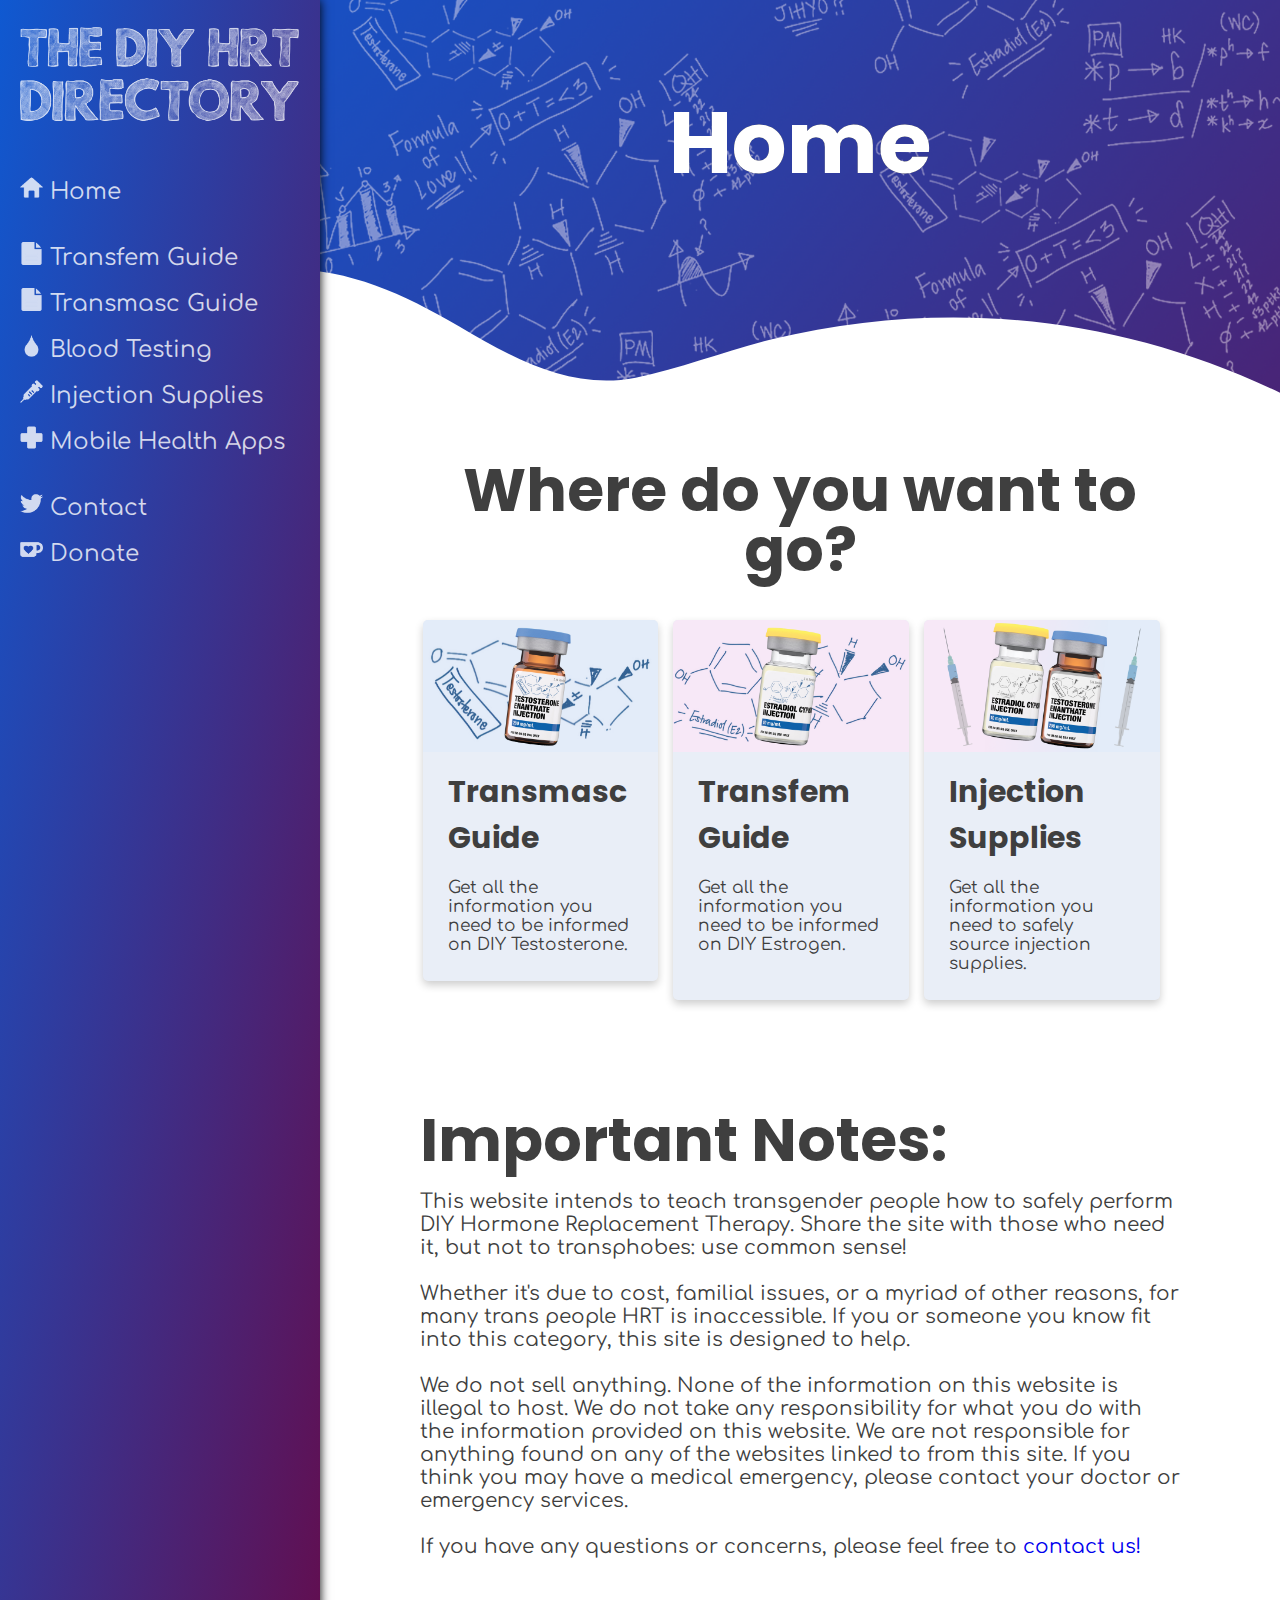
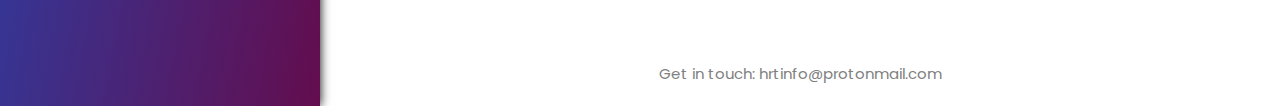
==== index.html @ 5b0014ef "Small graphical improvements" ====
<!DOCTYPE html>
<html>
<head>
<link id="theme" rel="stylesheet"type="text/css" href="css/main.css" title="main" />
<meta name="viewport" content="width=device-width, initial-scale=1">
<link href='https://fonts.googleapis.com/css?family=Comfortaa' rel='stylesheet'>
<link href="https://fonts.googleapis.com/css2?family=Poppins:wght@600&display=swap" rel="stylesheet">

<title>DIY HRT Directory</title>
<meta name="title" content="The DIY HRT Directory">
<meta name="description" content="All the information you need to be informed on DIY Hormone Replacement Therapy">

<!-- Open Graph / Facebook -->
<meta property="og:type" content="website">
<meta property="og:url" content="https://diyhrt.github.io">
<meta property="og:title" content="The DIY HRT Directory">
<meta property="og:description" content="All the information you need to be informed on DIY Hormone Replacement Therapy">
<meta property="og:image" content="https://raw.githubusercontent.com/diyhrt/diyhrt.github.io/main/images/embed.png">

<!-- Twitter -->
<meta property="twitter:card" content="summary_large_image">
<meta property="twitter:url" content="https://diyhrt.github.io">
<meta property="twitter:title" content="The DIY HRT Directory">
<meta property="twitter:description" content="All the information you need to be informed on DIY Hormone Replacement Therapy">
<meta property="twitter:image" content="https://raw.githubusercontent.com/diyhrt/diyhrt.github.io/main/images/embed.png">

<!-- Favicon -->
<link rel="apple-touch-icon" sizes="180x180" href="images/favicon_io/apple-touch-icon.png">
<link rel="icon" type="image/png" sizes="32x32" href="images/favicon_io/favicon-32x32.png">
<link rel="icon" type="image/png" sizes="16x16" href="images/favicon_io/favicon-16x16.png">
<link rel="manifest" href="/site.webmanifest">
</head>


<body>
<!-- Sidebar -->
<div class="sidenav">
  <a href="index" style="padding: 0 0 16px 0">
    <img src="images/title.png" alt="Italian Trulli" class="logo">
  </a>

  <div class = "linkGroup">
    <a href="index"><img src="images/home.png" class="navSymbol"> Home</a>
  </div>

  <div class = "linkGroup">
    <a href="transfem"><img src="images/doc.png" class="navSymbol"> Transfem Guide</a>
    <a href="transmasc"><img src="images/doc.png" class="navSymbol"> Transmasc Guide</a>
    <a href="bloodtests"><img src="images/blood.png" class="navSymbol"> Blood Testing</a>
    <a href="injectionsupplies"><img src="images/needle2.png" class="navSymbol"> Injection Supplies</a>
    <a href="apps"><img src="images/apps.png" class="navSymbol"> Mobile Health Apps</a>
  </div>

  <div class = "linkGroup">
    <a href="contact"><img src="images/twitter.png" class="navSymbol"> Contact</a>
    <a href="https://ko-fi.com/bobposting" target="_blank"><img src="images/kofi.png" class="navSymbol"> Donate</a>
  </div>
</div>


<section class="banner">
  <h1> Home </h1>
</section>

<div class="main">
  <div class="custom-shape-divider-bottom-1645502261">
      <svg data-name="Layer 1" xmlns="http://www.w3.org/2000/svg" viewBox="0 0 1200 120" preserveAspectRatio="none">
          <!--  <path d="M0,0V46.29c47.79,22.2,103.59,32.17,158,28,70.36-5.37,136.33-33.31,206.8-37.5C438.64,32.43,512.34,53.67,583,72.05c69.27,18,138.3,24.88,209.4,13.08,36.15-6,69.85-17.84,104.45-29.34C989.49,25,1113-14.29,1200,52.47V0Z" opacity=".25" class="shape-fill"></path>
          <path d="M0,0V15.81C13,36.92,27.64,56.86,47.69,72.05,99.41,111.27,165,111,224.58,91.58c31.15-10.15,60.09-26.07,89.67-39.8,40.92-19,84.73-46,130.83-49.67,36.26-2.85,70.9,9.42,98.6,31.56,31.77,25.39,62.32,62,103.63,73,40.44,10.79,81.35-6.69,119.13-24.28s75.16-39,116.92-43.05c59.73-5.85,113.28,22.88,168.9,38.84,30.2,8.66,59,6.17,87.09-7.5,22.43-10.89,48-26.93,60.65-49.24V0Z" opacity=".5" class="shape-fill"></path>
          -->
          <path d="M0,0V5.63C149.93,59,314.09,71.32,475.83,42.57c43-7.64,84.23-20.12,127.61-26.46,59-8.63,112.48,12.24,165.56,35.4C827.93,77.22,886,95.24,951.2,90c86.53-7,172.46-45.71,248.8-84.81V0Z" class="shape-fill"></path>
      </svg>
  </div>


<!-- Main content -->


<section class="boxArea">
    <h2>Where do you want to go?</h2>
    <div class="row">
  <div class="column">
    <a href="transmasc"> <!-- LINK TO PAGE HERE -->
      <div class="card">
        <img src="images/masc.png">
        <h3>Transmasc Guide</h3>
        <p> Get all the information you need to be informed on DIY Testosterone.</p>
      </div>
    </a>
  </div>


  <div class="column">
    <a href="transfem"> <!-- LINK TO PAGE HERE -->
      <div class="card">
        <img src="images/femme.png">
        <h3>Transfem Guide</h3>
        <p> Get all the information you need to be informed on DIY Estrogen.          </p>
      </div>
    </a>
  </div>


  <div class="column">
    <a href="injectionsupplies"> <!-- LINK TO PAGE HERE -->
      <div class="card">
        <img src="images/needles.png">
        <h3>Injection Supplies</h3>
        <p> Get all the information you need to safely source injection supplies.          </p>
      </div>
    </a>
  </div>
</div>
</section>

<h2>Important Notes:</h2>
  <p>
    This website intends to teach transgender people how to safely perform DIY Hormone Replacement Therapy. Share the site with those who need it, but not to transphobes: use common sense!
    </br></br>
    Whether it's due to cost, familial issues, or a myriad of other reasons, for many trans people HRT is inaccessible.  If you or someone you know fit into this category, this site is designed to help.
    </br></br>
    We do not sell anything. None of the information on this website is illegal to host. We do not take any responsibility for what you do with the information provided on this website. We are not responsible for anything found on any of the websites linked to from this site. If you think you may have a medical emergency, please contact your doctor or emergency services.
  </br></br>
  If you have any questions or concerns, please feel free to <a href="contact">contact us!</a>
  </br></br></br>
  </p>


<!-- <h2>Thank you to our amazing sponsor:</h2>
<p>
  <a href = "https://www.keffals.gg/">
  <img src="images/keffals.png" class="contentImage" style="width:99%;">
  </a>
</p> -->
</div>
</body>

<footer>
<a href="mailto:hrtinfo@protonmail.com" target="_blank" rel="noopener noreferrer">Get in touch: hrtinfo@protonmail.com </a>
</footer>
</html>
---- css/main.css ----
body {
  /*font-family: "Lato", sans-serif;*/
font-family: 'Poppins', sans-serif;
  color:#3f3f3f;
  min-height: 100vh;
  margin: 0;
  padding: 0;
  position: relative;
}

a {
  text-decoration: none;
}
p2 {
  color:red;
}
h2{
  color:#3f3f3f;
  line-height: 1;
}

h4{
    padding:0;
    margin-top:0;
    padding-bottom:20px;
}

h5{
  padding:0;
  margin-bottom: 0;
}

h6{
  font-size: 25px;
  padding:0;
  padding-top:30px;
  margin:0;
}

h7{
  font-size: 20px;
  padding:0;
  margin:0;
}

li{
  margin-left:25px;
  padding-left:10px;
  padding-bottom: 5px;
}

/* Navbar */
.sidenav {
  width: 20rem;
  height: 100%;
  position: absolute;
  z-index: 1;
  top: 0;
  left: 0;
  background: linear-gradient(to bottom right, #0f59d1, #630d4e);
  overflow-x: hidden;
  padding-top: 20px;
  font-family: 'Comfortaa';
  box-shadow:  0px 0px 10px black;
}

.sidenav a {

  text-decoration: none;
  color: #fff;
  display: block;
  opacity: 0.8;
  transition: opacity .3s ease-out;
}

.sidenav a:hover {
  opacity: 1;
}

.logo{
  height:auto;
}


/* Responsive columns for the navbar */
@media screen and (max-width: 600px) {
  .sidenav {
    width: 5rem;
    height: 100%;
    text-align: center;
  }
  .main, .banner, footer{
    margin-left: 5rem; /* Must be same as the width of the sidenav */
  }
  .logo{
    width:4rem;
    padding: 6px 8px 6px 7px;
  }
  .sidenav a {
    font-size: 7px;
    padding: 6px 8px 12px 5px;
  }
  .linkGroup{
    padding-top:18px;
  }
  .navSymbol{
    height:30px;
    display:block;
    padding-bottom: 6px;
    margin: auto;
  }
  p, li{
    font-size: 10px;
    color:#3f3f3f;
    font-family: Comfortaa;
  }
  h7{
    font-size: 12px;
  }
  h5{
    font-size: 20px;
  }
  h6{
    font-size: 15px;
  }
  h2{
    font-weight: 500px;
    font-size: 32px;
    color:#3f3f3f;
    margin-bottom: 20px;
  }
  .main{
    padding: 10px 20px 10px;
  }
  .banner{
    height:100px;
  }
  .banner h1{
    font-size: 32px;
    -ms-transform: translateY(60%);
    transform: translateY(60%);
  }
  .custom-shape-divider-bottom-1645502261 {
    display: none;
  }
  footer{
    padding-top:10px;
  }
  footer a{
      font-size: 10px;
  }
  footer img{
    height:10px;
  }
  .notes h1{
    font-size:20px;
  }
}

@media screen and (min-width: 601px) {
  .sidenav {
    width: 10rem;
    height: 100%;
    text-align: center;
  }
  .main, .banner, footer {
    margin-left: 10rem; /* Must be same as the width of the sidenav */
  }
  .logo{
    width:7.5rem;
    padding: 6px 8px 6px 9px;
  }
  .sidenav a {
    font-size: 15px;
    padding: 6px 8px 12px 9px;
  }
  .linkGroup{
    padding-top:18px;
  }
  .navSymbol{
    height:30px;
    display:block;
    padding-bottom: 6px;
    margin: auto;
  }
  p, li{
    font-size: 15px;
    color:#3f3f3f;
    font-family: Comfortaa;
  }
  h5{
    font-size: 30px;
    margin-top:50px;
  }
  h6{
    font-size: 20px;
  }
  h7{
    font-size: 17px;
  }
  h2{
    font-weight: 500px;
    font-size: 40px;
  }
  .main{
    padding: 10px 70px 10px;
  }
  .banner{
    height:400px;
  }
  .banner h1{
    font-size: 60px;
    -ms-transform: translateY(110%);
    transform: translateY(110%);
  }
  footer{
    padding-top:27px;
  }
  footer a{
      font-size: 15px;
  }
  footer img{
    height:14px;
  }
  .notes h1{
    font-size:25px;
  }
}
@media screen and (min-width: 1000px) {
  .sidenav {
    width: 20rem;
    height: 100%;
  }
  .main, .banner, footer, .custom-shape-divider-bottom-1645502261 {
    margin-left: 20rem; /* Must be same as the width of the sidenav */
  }
  .logo{
    width:17.5rem;
    padding: 6px 8px 6px 20px;
  }
  .sidenav a {
    font-size: 23px;
    padding: 6px 8px 12px 20px;
    text-align: left;
  }
  .linkGroup{
    padding-top:20px;
  }
  .navSymbol{
    height:23px;
    display:initial;
    padding-bottom: 0;

  }
  p, li{
    font-size: 20px;
    color:#3f3f3f;
    font-family: Comfortaa;
  }
  h7{
    font-size: 22px;
  }
  h5{
    font-size: 35px;
    margin-top:100px;
  }
  h6{
    font-size: 25px;
  }
  h2{
    font-weight: 500px;
    font-size: 60px;
    color:#3f3f3f;
    margin-bottom: 0;
  }
  .main{
    padding: 10px 100px 10px;
  }
  .banner{
    height:400px;
  }
  .banner h1{
    font-size: 87px;
    -ms-transform: translateY(60%);
    transform: translateY(60%);
  }
  footer{
    padding-top:27px;
  }
  footer a{
      font-size: 15px;
  }
  footer img{
    height:14px;
  }
  .notes h1{
    font-size:30px;
  }
}


/* Banner */
.banner{
  background-image: url(../images/banner2.png);
  background-position: bottom;
  background-size: cover;
}

.banner h1{
  color:white;
  text-align: center;
  padding:0;
  margin:0;
  text-shadow:  0px 0px 0px black;
}

.custom-shape-divider-bottom-1645502261 {
    position: absolute;
    top:227px;
    left: -20rem;
    overflow: hidden;
    line-height: 0;
    width: 100%;
    transform: rotate(180deg);
    margin-left: 20rem; /* Must be same as the width of the sidenav */
}

.custom-shape-divider-bottom-1645502261 svg {
    position: relative;
    display: block;
    width: calc(100% + 1.3px);
    height: 174px;
}

.custom-shape-divider-bottom-1645502261 .shape-fill {
    fill: #FFFFFF;
}

/* Content */

.main {
  height: 100%;
}


.boxArea{
  text-align: center;
  padding-bottom: 60px;
}

/* Float four columns side by side */
.column {
  float: left;
}
.column2 {
  float: left;
}

.card img{
  width:100%;
}

/* Remove extra left and right margins, due to padding */
.row {
  padding-top: 40px;
  margin: 0 -5px;
  width:100%;
}

/* Clear floats after the columns */
.row:after {
  content: "";
  display: table;
  clear: both;
}

/* Responsive columns for the cards */
@media screen and (max-width: 1200px) {
  .column {
    width: 100%;
    display: block;
    margin-bottom: 20px;
    padding: 0 2%;
  }
  .column2 {
    width: 100%;
    display: block;
    margin-bottom: 20px;
    padding: 0 2%;
  }
}
@media screen and (min-width: 1200px) {
  .column {
    width: 31%;
    padding: 0 1%;
  }
  .column2 {
    width: 45%;
    display: block;
    margin-bottom: 20px;
    padding: 0 2%;
  }
}

/* Style the counter cards */
.card {
  box-shadow: 0 4px 8px 0 rgba(0, 0, 0, 0.2);
  background-color: #e9eef7;
  text-align: left;
  color:#3f3f3f;
  padding-bottom:10px;
  transition: all .2s ease-out;
  border-radius: 5px;
}

.card img{
  border-radius: 5px 5px 0 0;
}

.card p{
  padding-left:25px;
  padding-right:25px;
  font-size: 17px;
  font-family: 'Comfortaa';
}

.card h3{
  padding-left:25px;

  font-size: 30px;
  margin:10px 0 0 0;
}

.card:hover{
  transform: scale(1.02);
  box-shadow: 0 4px 12px 0 rgba(0, 0, 0, 0.2);
}

/* Footer */

footer{
  text-decoration:none;
  text-align: center;
  color:grey;
}

footer a{
    text-decoration:none;
    color: grey;
}

footer img{
  opacity:80%;
}


/* Doc Content */

.notes{
  background-color: #e9eef7;
  margin-bottom: 20px;
  padding: 1px 30px 1px 30px;
  border-radius: 30px;
  box-shadow: 0 4px 8px 0 rgba(0, 0, 0, 0.1);
}

.notes h1{
  color: #3f3f3f;
}

.notes p{
  margin-top: 0;
}

.notes li a{
  text-decoration:none;
  color:#1f66cc;
}

.contentImage{
  padding-top:20px;
  padding-bottom:20px;
  width:50%;
  display: block;
  min-width: 250px;
}

.video-container {
    position: relative;
    padding-bottom: 30.25%; /* 16:9 */
    height: 0;
}
.video-container iframe {
    position: absolute;
    top: 0;
    left: 0;
    width: 55%;
    height: 100%;
}


/* contact */

.contact {
  box-shadow: 0 4px 8px 0 rgba(0, 0, 0, 0.2);
  background-color: #e9eef7;
  text-align: left;
  color:#3f3f3f;
  padding-bottom:10px;
  transition: all .2s ease-out;
  border-radius: 5px;
    flex: 1;
}

.contactBanner{
  border-radius: 5px 5px 0 0;
  width:100%;
  height:200px;
  object-fit: cover;

}

.contact p{
  padding-left:25px;
  padding-right:25px;
  padding-top: 0;
  margin-top: 0;
  font-size: 17px;
  font-family: 'Comfortaa';
}

.contact h3{
  padding-left:25px;
  padding-bottom: 0;
  font-size: 30px;
  margin:10px 0 0 0;
}

.contact:hover{
  transform: scale(1.02);
  box-shadow: 0 4px 12px 0 rgba(0, 0, 0, 0.2);
}

.contactLogo{
  padding-top:10px;
  height:20px;
}

/* Image expand */

#myImg {
  border-radius: 5px;
  cursor: pointer;
  transition: 0.3s;
}

#myImg:hover {opacity: 0.7;}

/* The Modal (background) */
.modal {
  display: none; /* Hidden by default */
  position: fixed; /* Stay in place */
  z-index: 1; /* Sit on top */
  padding-top: 100px; /* Location of the box */
  left: 0;
  top: 0;
  width: 100%; /* Full width */
  height: 100%; /* Full height */
  overflow: auto; /* Enable scroll if needed */
  background-color: rgb(0,0,0); /* Fallback color */
  background-color: rgba(0,0,0,0.9); /* Black w/ opacity */
}

/* Modal Content (image) */
.modal-content {
  margin: auto;
  display: block;
  width: 80%;
  max-width: 700px;
}

/* Caption of Modal Image */
#caption {
  margin: auto;
  display: block;
  width: 80%;
  max-width: 700px;
  text-align: center;
  color: #ccc;
  padding: 10px 0;
  height: 150px;
}

/* Add Animation */
.modal-content, #caption {
  -webkit-animation-name: zoom;
  -webkit-animation-duration: 0.6s;
  animation-name: zoom;
  animation-duration: 0.6s;
}

@-webkit-keyframes zoom {
  from {-webkit-transform:scale(0)}
  to {-webkit-transform:scale(1)}
}

@keyframes zoom {
  from {transform:scale(0)}
  to {transform:scale(1)}
}

/* The Close Button */
.close {
  position: absolute;
  top: 15px;
  right: 35px;
  color: #f1f1f1;
  font-size: 40px;
  font-weight: bold;
  transition: 0.3s;
}

.close:hover,
.close:focus {
  color: #bbb;
  text-decoration: none;
  cursor: pointer;
}

/* 100% Image Width on Smaller Screens */
@media only screen and (max-width: 700px){
  .modal-content {
    width: 100%;
  }
}
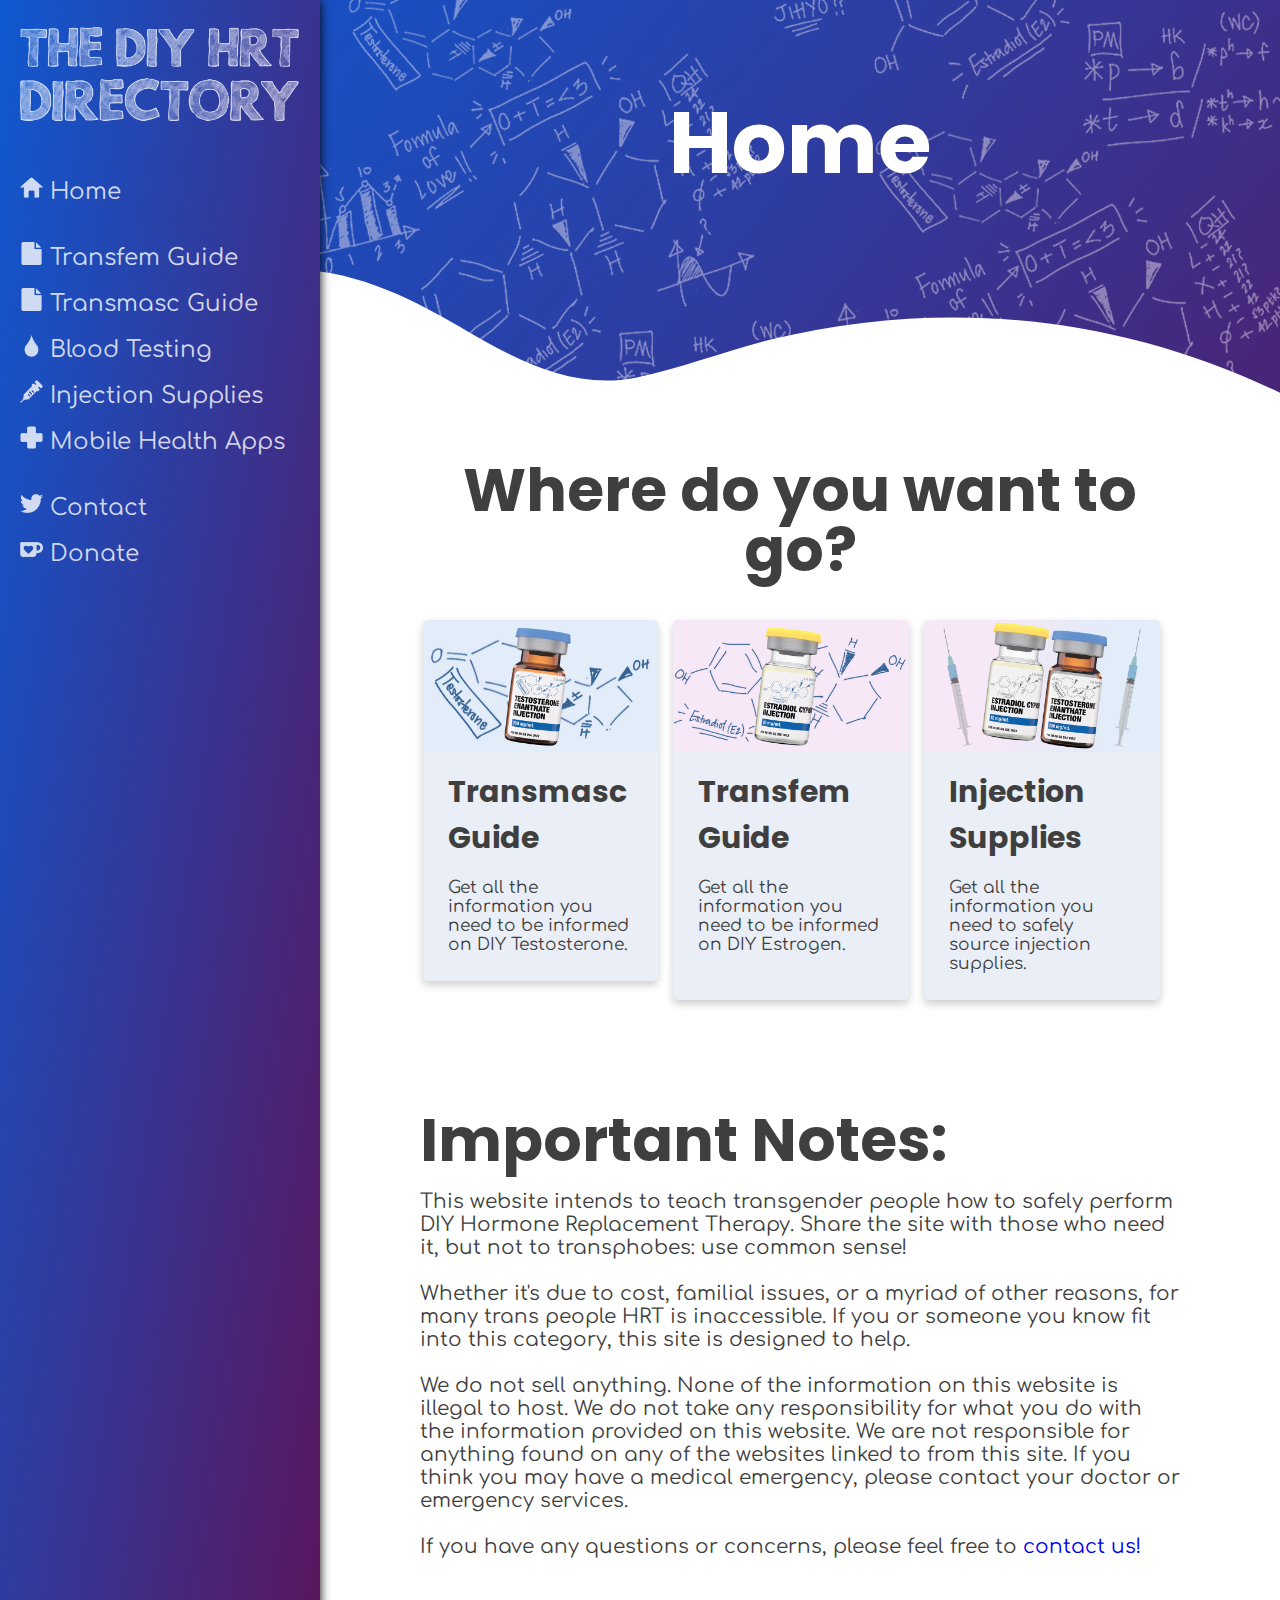
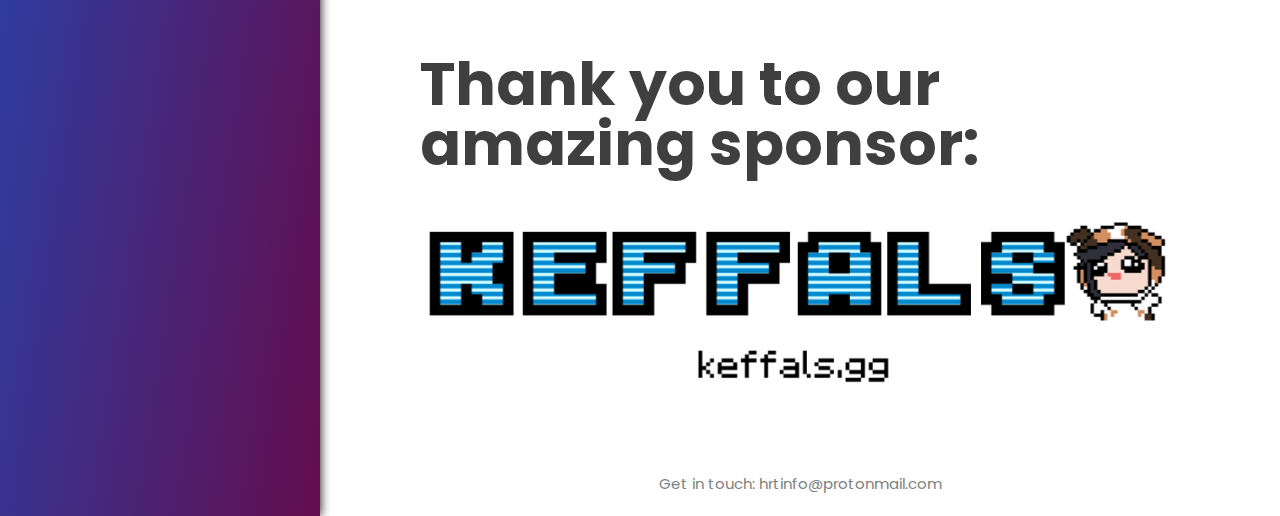
==== commit 834d4b3a: "Added sponsor banner" ====
--- a/index.html
+++ b/index.html
@@ -126,12 +126,12 @@
   </p>
 
 
-<!-- <h2>Thank you to our amazing sponsor:</h2>
+<h2>Thank you to our amazing sponsor:</h2>
 <p>
   <a href = "https://www.keffals.gg/">
   <img src="images/keffals.png" class="contentImage" style="width:99%;">
   </a>
-</p> -->
+</p>
 </div>
 </body>
 
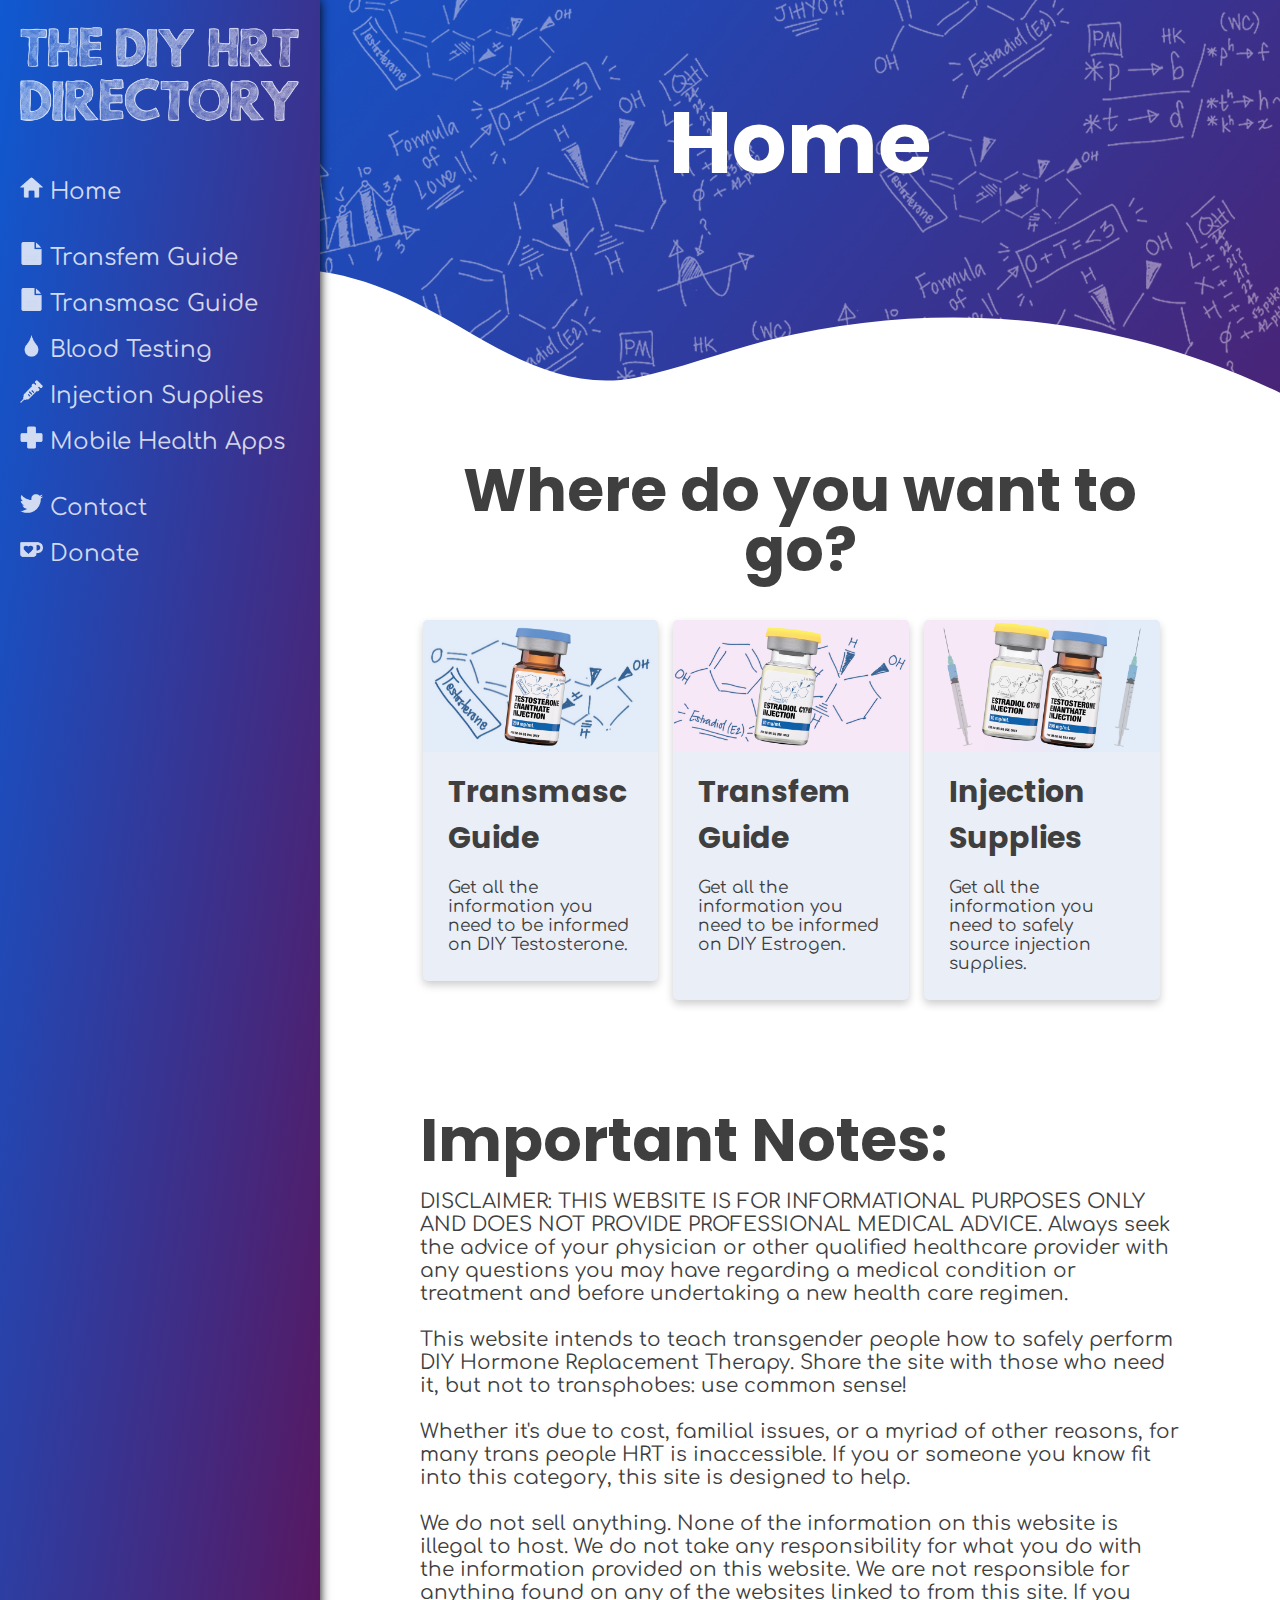
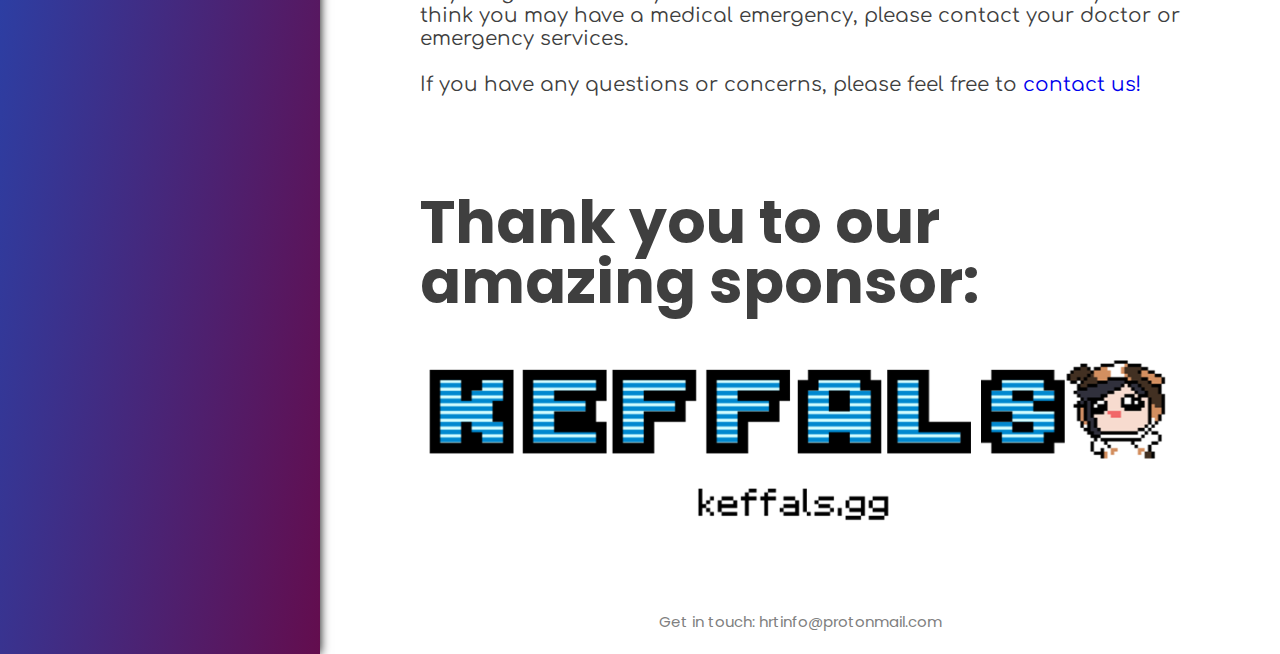
==== commit a4ae85b5: "Update index.html" ====
--- a/index.html
+++ b/index.html
@@ -115,6 +115,8 @@
 
 <h2>Important Notes:</h2>
   <p>
+    DISCLAIMER: THIS WEBSITE IS FOR INFORMATIONAL PURPOSES ONLY AND DOES NOT PROVIDE PROFESSIONAL MEDICAL ADVICE. Always seek the advice of your physician or other qualified healthcare provider with any questions you may have regarding a medical condition or treatment and before undertaking a new health care regimen.
+    </br></br>
     This website intends to teach transgender people how to safely perform DIY Hormone Replacement Therapy. Share the site with those who need it, but not to transphobes: use common sense!
     </br></br>
     Whether it's due to cost, familial issues, or a myriad of other reasons, for many trans people HRT is inaccessible.  If you or someone you know fit into this category, this site is designed to help.
@@ -128,7 +130,7 @@
 
 <h2>Thank you to our amazing sponsor:</h2>
 <p>
-  <a href = "https://www.keffals.gg/">
+  <a href = "https://www.keffals.gg/" target="_blank" rel="noopener noreferrer">
   <img src="images/keffals.png" class="contentImage" style="width:99%;">
   </a>
 </p>
--- a/css/main.css
+++ b/css/main.css
@@ -81,6 +81,84 @@
   height:auto;
 }
 
+#language{
+  color:#32399b;
+  /* color: rgba(255, 255, 255, 0.85); */
+  opacity: 1;
+  background: rgba(255, 255, 255, 0.85);
+  /* background: rgba(255, 255, 255, 0.0); */
+  top:10px;
+  float:right;
+  text-decoration: none;
+  font-family: 'Comfortaa';
+  border-width: 0px;
+  width:auto;
+  border-radius: 10px;
+  border-color: #fff;
+  margin-right:18px;
+
+}
+#language option{
+  background-color: rgba(255, 255, 255, 1);
+  color:#32399b;
+  border-width: 0px;
+  border-color: #fff;
+  margin-left:340px;
+  font-family: 'Comfortaa';
+}
+
+
+.dropbtn {
+  background: rgba(255, 255, 255, 0.85);
+  color:#32399b;
+  /* border-radius: 10px; */
+  border-radius: 0px 0px 8px 8px;
+  text-decoration: none;
+  /* font-family: 'Comfortaa'; */
+  font-family: 'Poppins', sans-serif;
+  width:auto;
+  margin-right:18px;
+  padding: 16px;
+  font-size: 16px;
+  border: none;
+  cursor: pointer;
+  transition: background-color .1s ease-out, border-radius .1s ease-out;
+}
+
+.dropdown {
+  position: relative;
+  display: inline-block;
+}
+
+.dropdown-content {
+  display: none;
+  position: absolute;
+  margin-right:18px;
+  right: 0;
+  background-color: #f9f9f9;
+  /* min-width: 160px; */
+  box-shadow: 0px 8px 16px 0px rgba(0,0,0,0.2);
+  z-index: 1;
+}
+
+.dropdown-content a {
+  color: black;
+  padding: 12px 16px;
+  text-decoration: none;
+  display: block;
+}
+
+.dropdown-content a:hover {background-color: #f1f1f1;}
+
+.dropdown:hover .dropdown-content {
+  display: block;
+}
+
+.dropdown:hover .dropbtn {
+  background-color: #fff;
+  border-radius: 8px 8px 0px 0px;
+}
+
 
 /* Responsive columns for the navbar */
 @media screen and (max-width: 600px) {
@@ -96,9 +174,25 @@
     width:4rem;
     padding: 6px 8px 6px 7px;
   }
-  .sidenav a {
+  .sidenav a{
     font-size: 7px;
     padding: 6px 8px 12px 5px;
+  }
+  .dropbtn{
+    font-size: 10px;
+    padding: 9px 11px 9px 11px;
+    text-align: left;
+    -ms-transform: translateY(-212%);
+    transform: translateY(-212%);
+    width:90px
+  }
+
+  .dropdown-content{
+    width:90px;
+    font-size: 8px;
+    text-align: left;
+    -ms-transform: translateY(-96%);
+    transform: translateY(-96%);
   }
   .linkGroup{
     padding-top:18px;
@@ -174,6 +268,29 @@
     font-size: 15px;
     padding: 6px 8px 12px 9px;
   }
+  #language {
+    font-size: 15px;
+    padding: 9px 8px 9px 11px;
+    text-align: left;
+    -ms-transform: translateY(-210%);
+    transform: translateY(-210%);
+  }
+  .dropbtn{
+    font-size: 17px;
+    padding: 9px 8px 9px 11px;
+    text-align: left;
+    -ms-transform: translateY(-254%);
+    transform: translateY(-254%);
+    width:140px
+  }
+
+  .dropdown-content{
+    width:140px;
+    font-size: 13px;
+    text-align: left;
+    -ms-transform: translateY(-130%);
+    transform: translateY(-130%);
+  }
   .linkGroup{
     padding-top:18px;
   }
@@ -238,10 +355,32 @@
     width:17.5rem;
     padding: 6px 8px 6px 20px;
   }
-  .sidenav a {
+  .sidenav a{
     font-size: 23px;
     padding: 6px 8px 12px 20px;
     text-align: left;
+  }
+  #language {
+    font-size: 23px;
+    padding: 12px 8px 12px 20px;
+    text-align: left;
+    -ms-transform: translateY(-250%);
+    transform: translateY(-250%);
+  }
+  .dropbtn{
+    font-size: 23px;
+    padding: 12px 0 12px 18px;
+    text-align: left;
+    -ms-transform: translateY(-265%);
+    transform: translateY(-265%);
+    width:180px;
+  }
+  .dropdown-content{
+    width:180px;
+    font-size: 18px;
+    text-align: left;
+    -ms-transform: translateY(-159%);
+    transform: translateY(-159%);
   }
   .linkGroup{
     padding-top:20px;
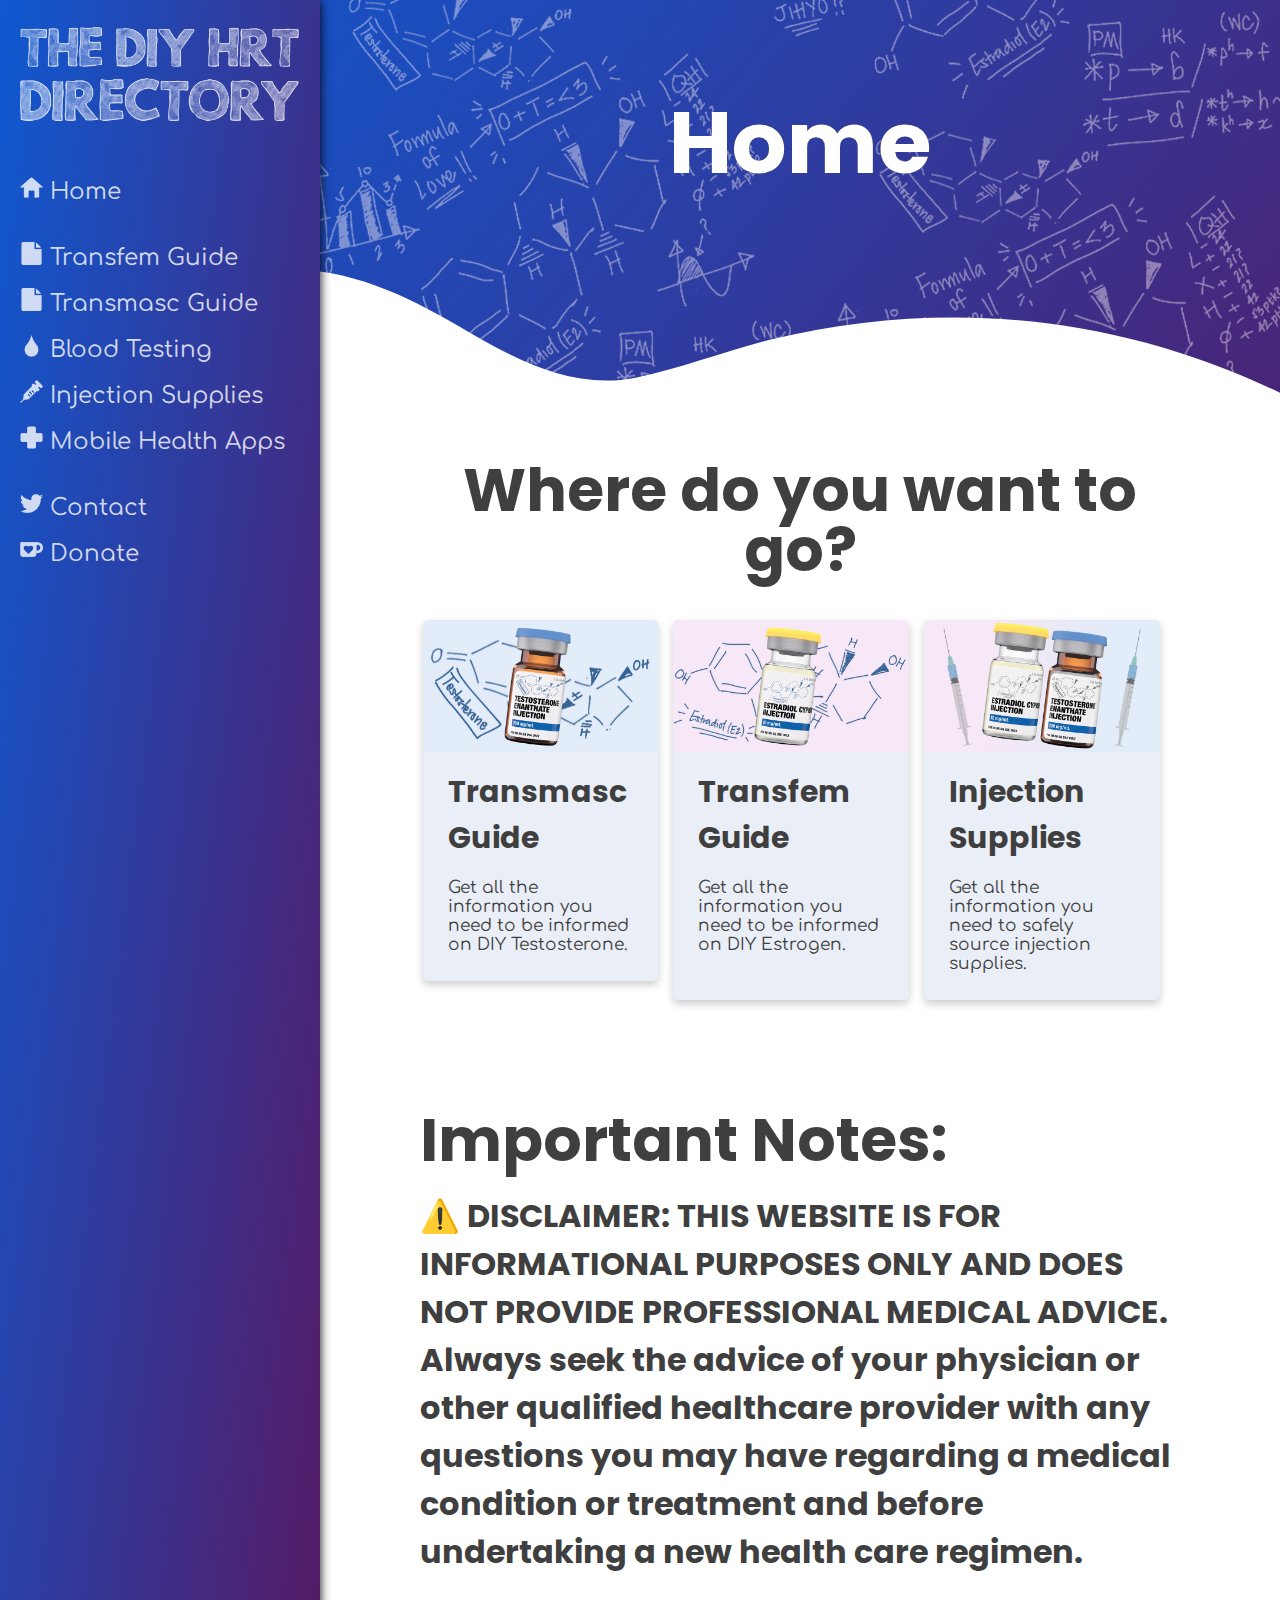
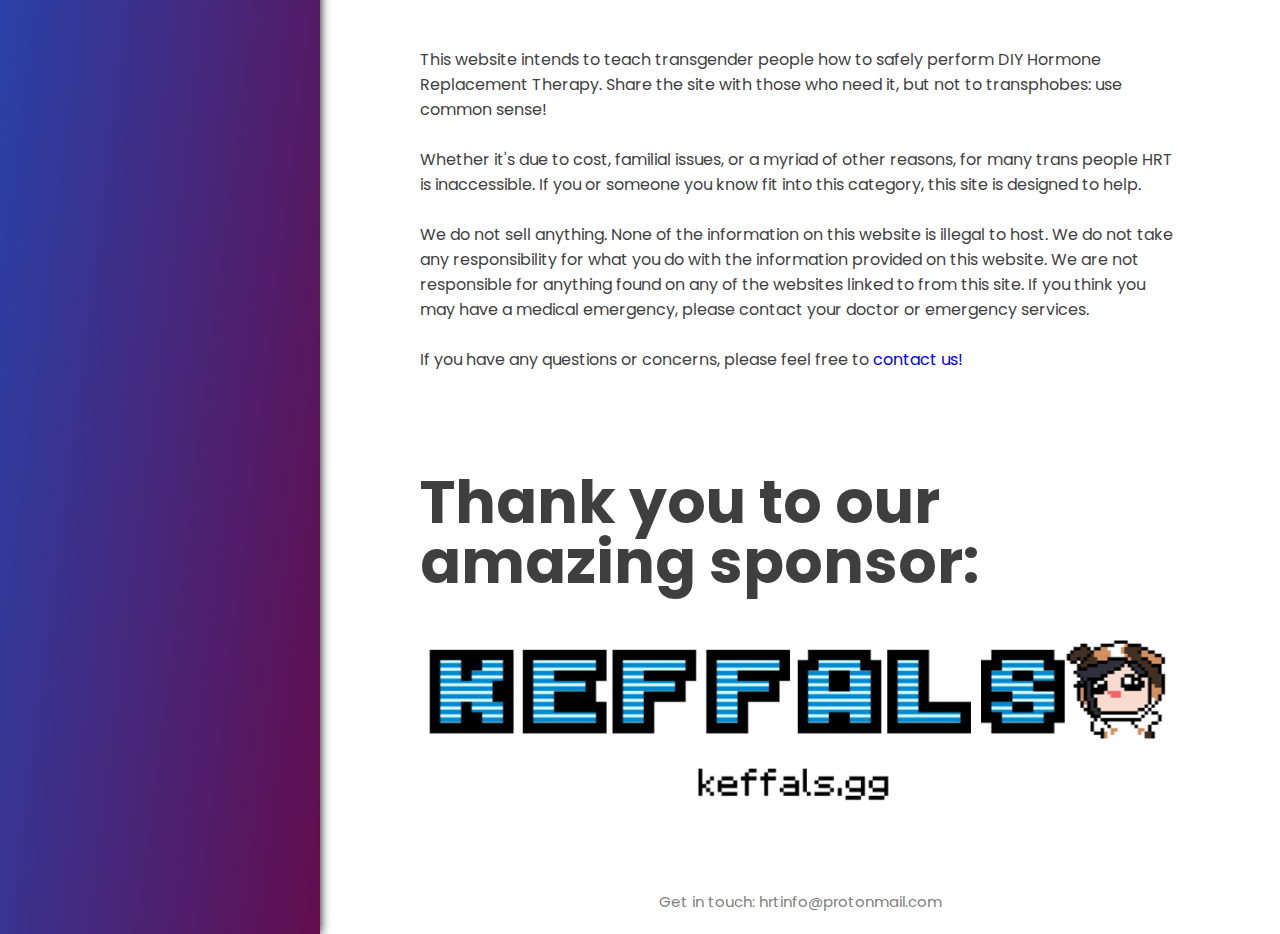
==== commit 226282c3: "Update index.html" ====
--- a/index.html
+++ b/index.html
@@ -115,7 +115,7 @@
 
 <h2>Important Notes:</h2>
   <p>
-    DISCLAIMER: THIS WEBSITE IS FOR INFORMATIONAL PURPOSES ONLY AND DOES NOT PROVIDE PROFESSIONAL MEDICAL ADVICE. Always seek the advice of your physician or other qualified healthcare provider with any questions you may have regarding a medical condition or treatment and before undertaking a new health care regimen.
+    <h1>⚠️     DISCLAIMER: THIS WEBSITE IS FOR INFORMATIONAL PURPOSES ONLY AND DOES NOT PROVIDE PROFESSIONAL MEDICAL ADVICE. Always seek the advice of your physician or other qualified healthcare provider with any questions you may have regarding a medical condition or treatment and before undertaking a new health care regimen.</h1>
     </br></br>
     This website intends to teach transgender people how to safely perform DIY Hormone Replacement Therapy. Share the site with those who need it, but not to transphobes: use common sense!
     </br></br>
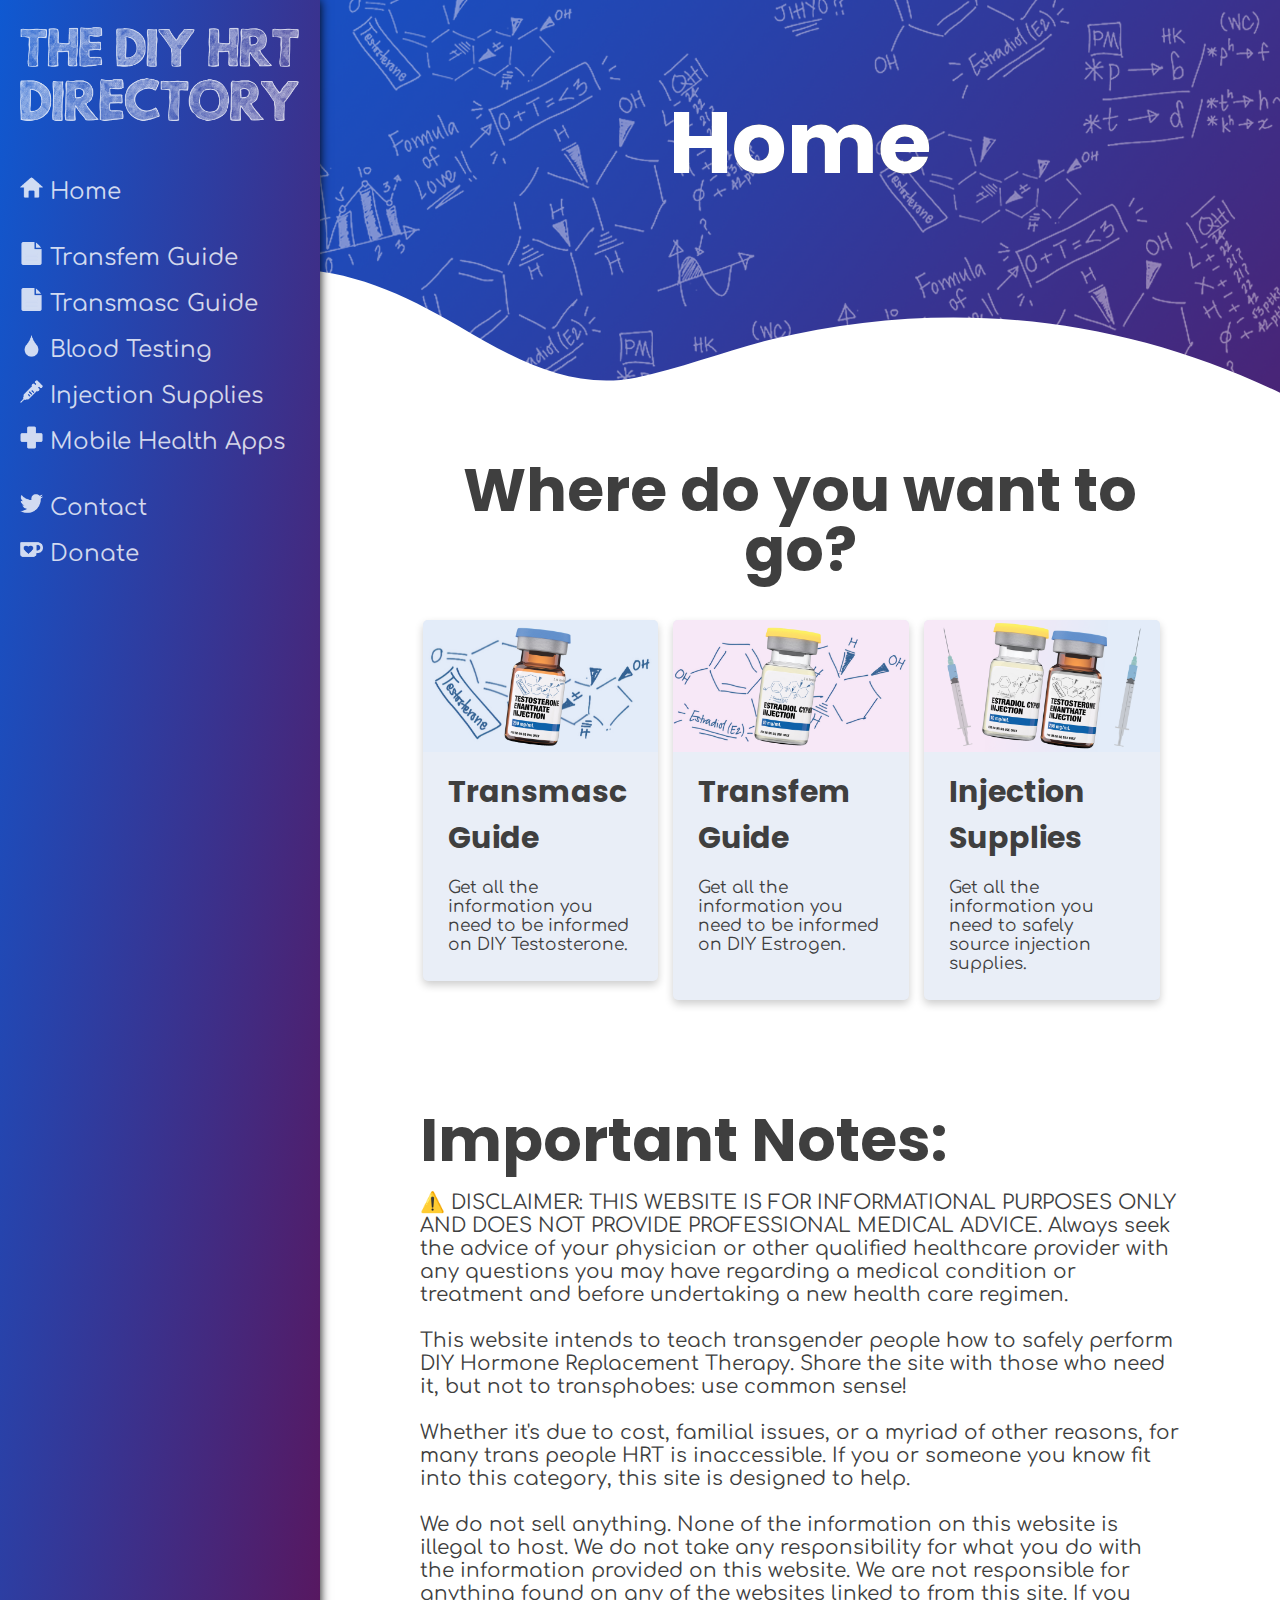
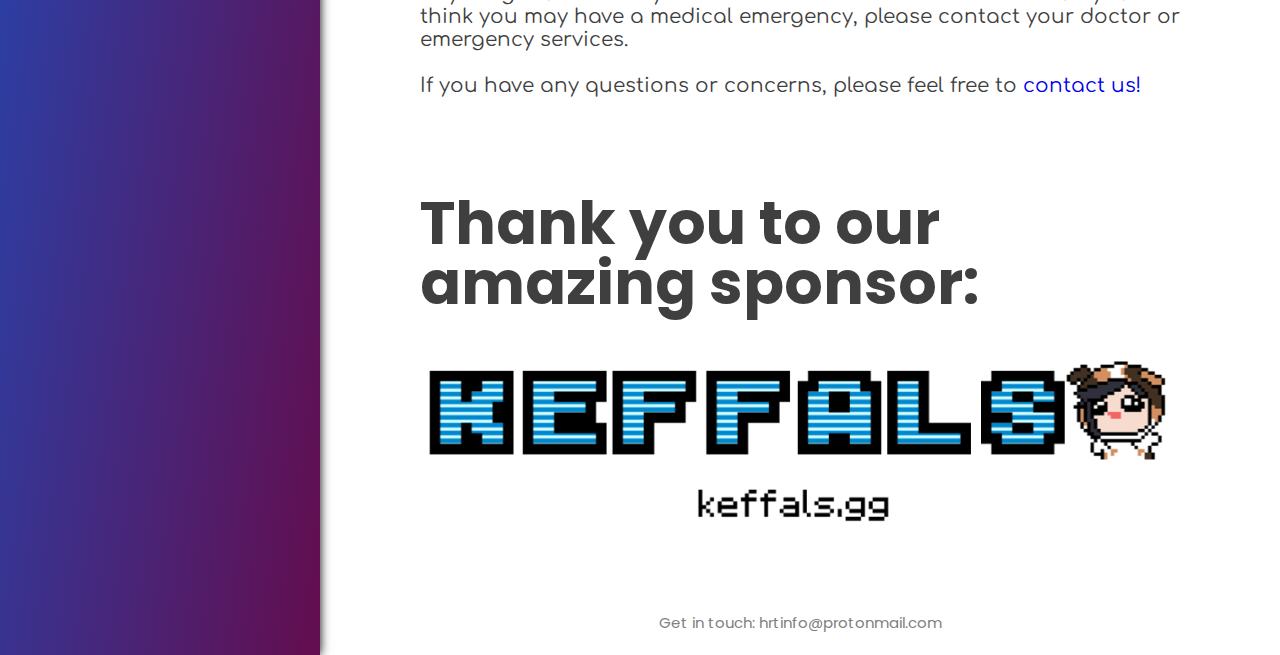
==== commit 1e14c4a4: "Added french and swedish injection supplies" ====
--- a/index.html
+++ b/index.html
@@ -115,7 +115,7 @@
 
 <h2>Important Notes:</h2>
   <p>
-    <h1>⚠️     DISCLAIMER: THIS WEBSITE IS FOR INFORMATIONAL PURPOSES ONLY AND DOES NOT PROVIDE PROFESSIONAL MEDICAL ADVICE. Always seek the advice of your physician or other qualified healthcare provider with any questions you may have regarding a medical condition or treatment and before undertaking a new health care regimen.</h1>
+    <h9>⚠️     DISCLAIMER: THIS WEBSITE IS FOR INFORMATIONAL PURPOSES ONLY AND DOES NOT PROVIDE PROFESSIONAL MEDICAL ADVICE. Always seek the advice of your physician or other qualified healthcare provider with any questions you may have regarding a medical condition or treatment and before undertaking a new health care regimen.</h9>
     </br></br>
     This website intends to teach transgender people how to safely perform DIY Hormone Replacement Therapy. Share the site with those who need it, but not to transphobes: use common sense!
     </br></br>
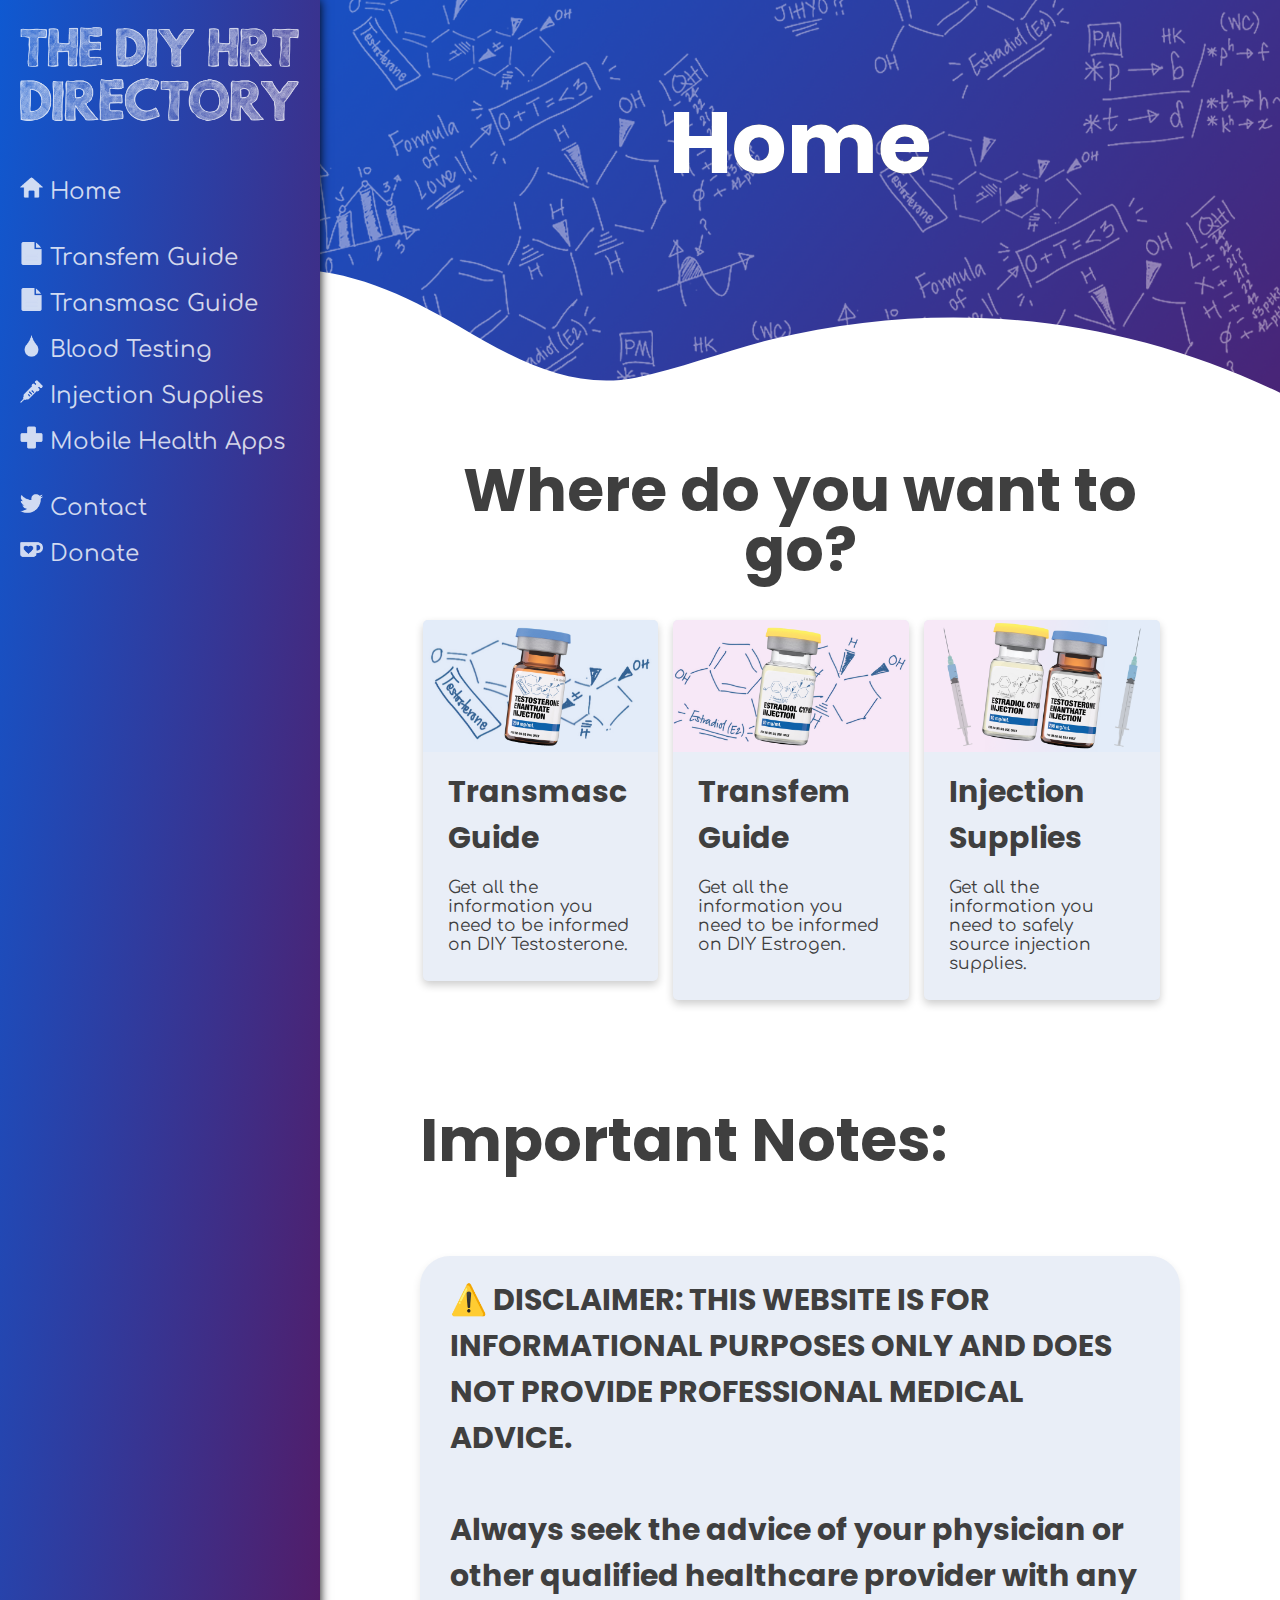
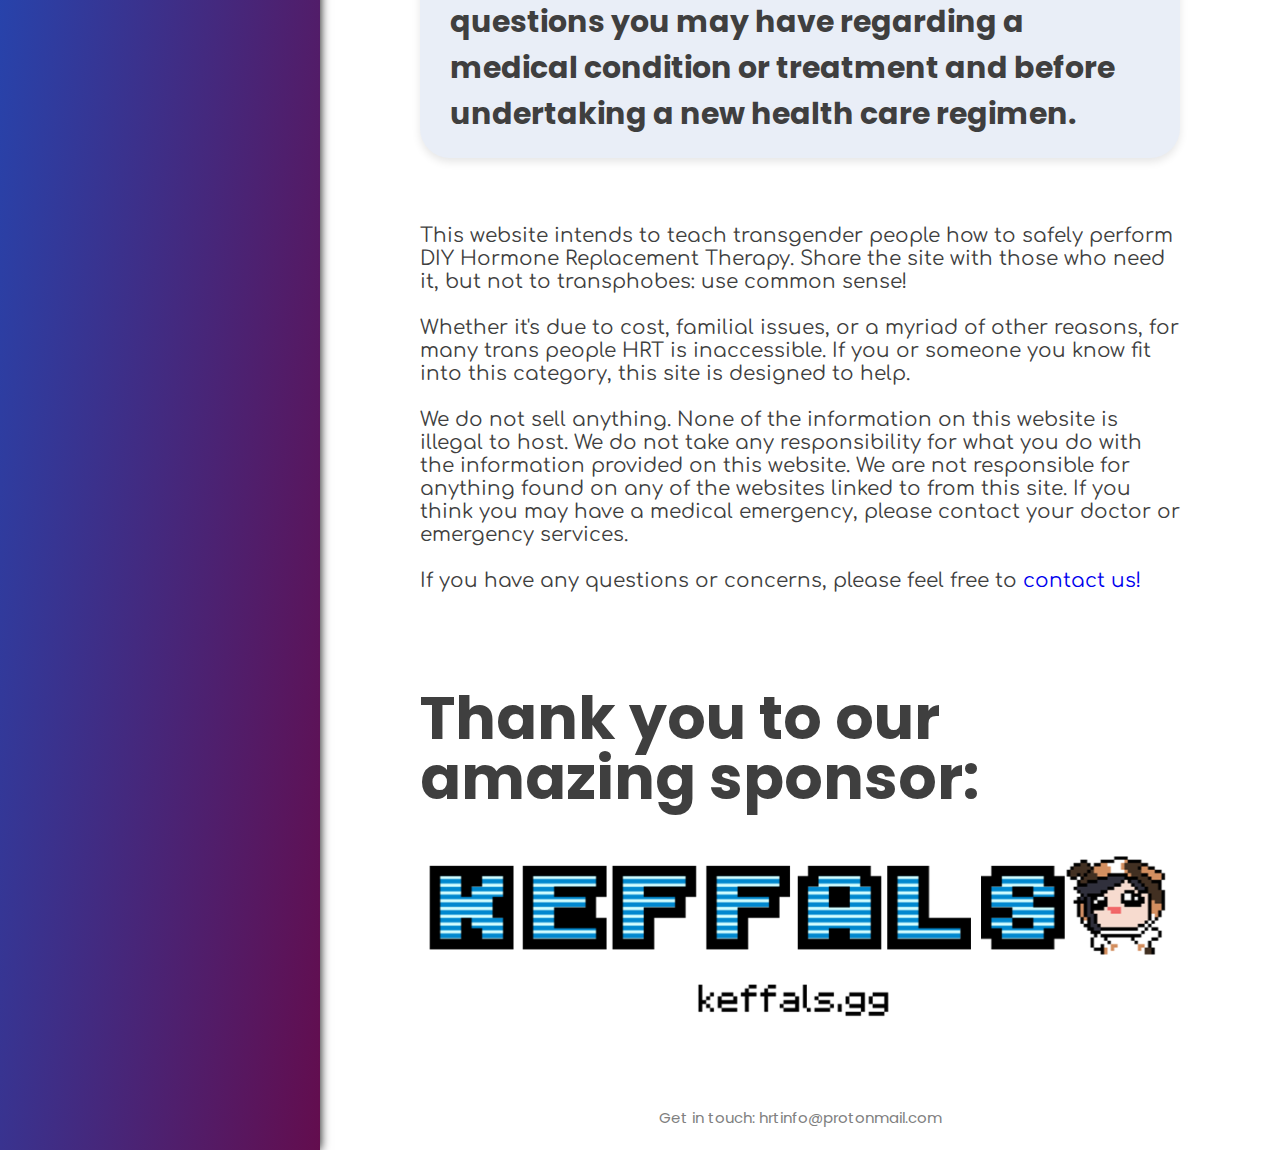
==== commit e41f4811: "Updated disclaimer to resize better on small screens" ====
--- a/index.html
+++ b/index.html
@@ -114,9 +114,11 @@
 </section>
 
 <h2>Important Notes:</h2>
-  <p>
-    <h9>⚠️     DISCLAIMER: THIS WEBSITE IS FOR INFORMATIONAL PURPOSES ONLY AND DOES NOT PROVIDE PROFESSIONAL MEDICAL ADVICE. Always seek the advice of your physician or other qualified healthcare provider with any questions you may have regarding a medical condition or treatment and before undertaking a new health care regimen.</h9>
-    </br></br>
+<p><br><br></p>
+<div class="notes">
+  <h1>⚠️     DISCLAIMER: THIS WEBSITE IS FOR INFORMATIONAL PURPOSES ONLY AND DOES NOT PROVIDE PROFESSIONAL MEDICAL ADVICE.<br><br>Always seek the advice of your physician or other qualified healthcare provider with any questions you may have regarding a medical condition or treatment and before undertaking a new health care regimen.</h1>
+</div>
+  <p><br><br>
     This website intends to teach transgender people how to safely perform DIY Hormone Replacement Therapy. Share the site with those who need it, but not to transphobes: use common sense!
     </br></br>
     Whether it's due to cost, familial issues, or a myriad of other reasons, for many trans people HRT is inaccessible.  If you or someone you know fit into this category, this site is designed to help.
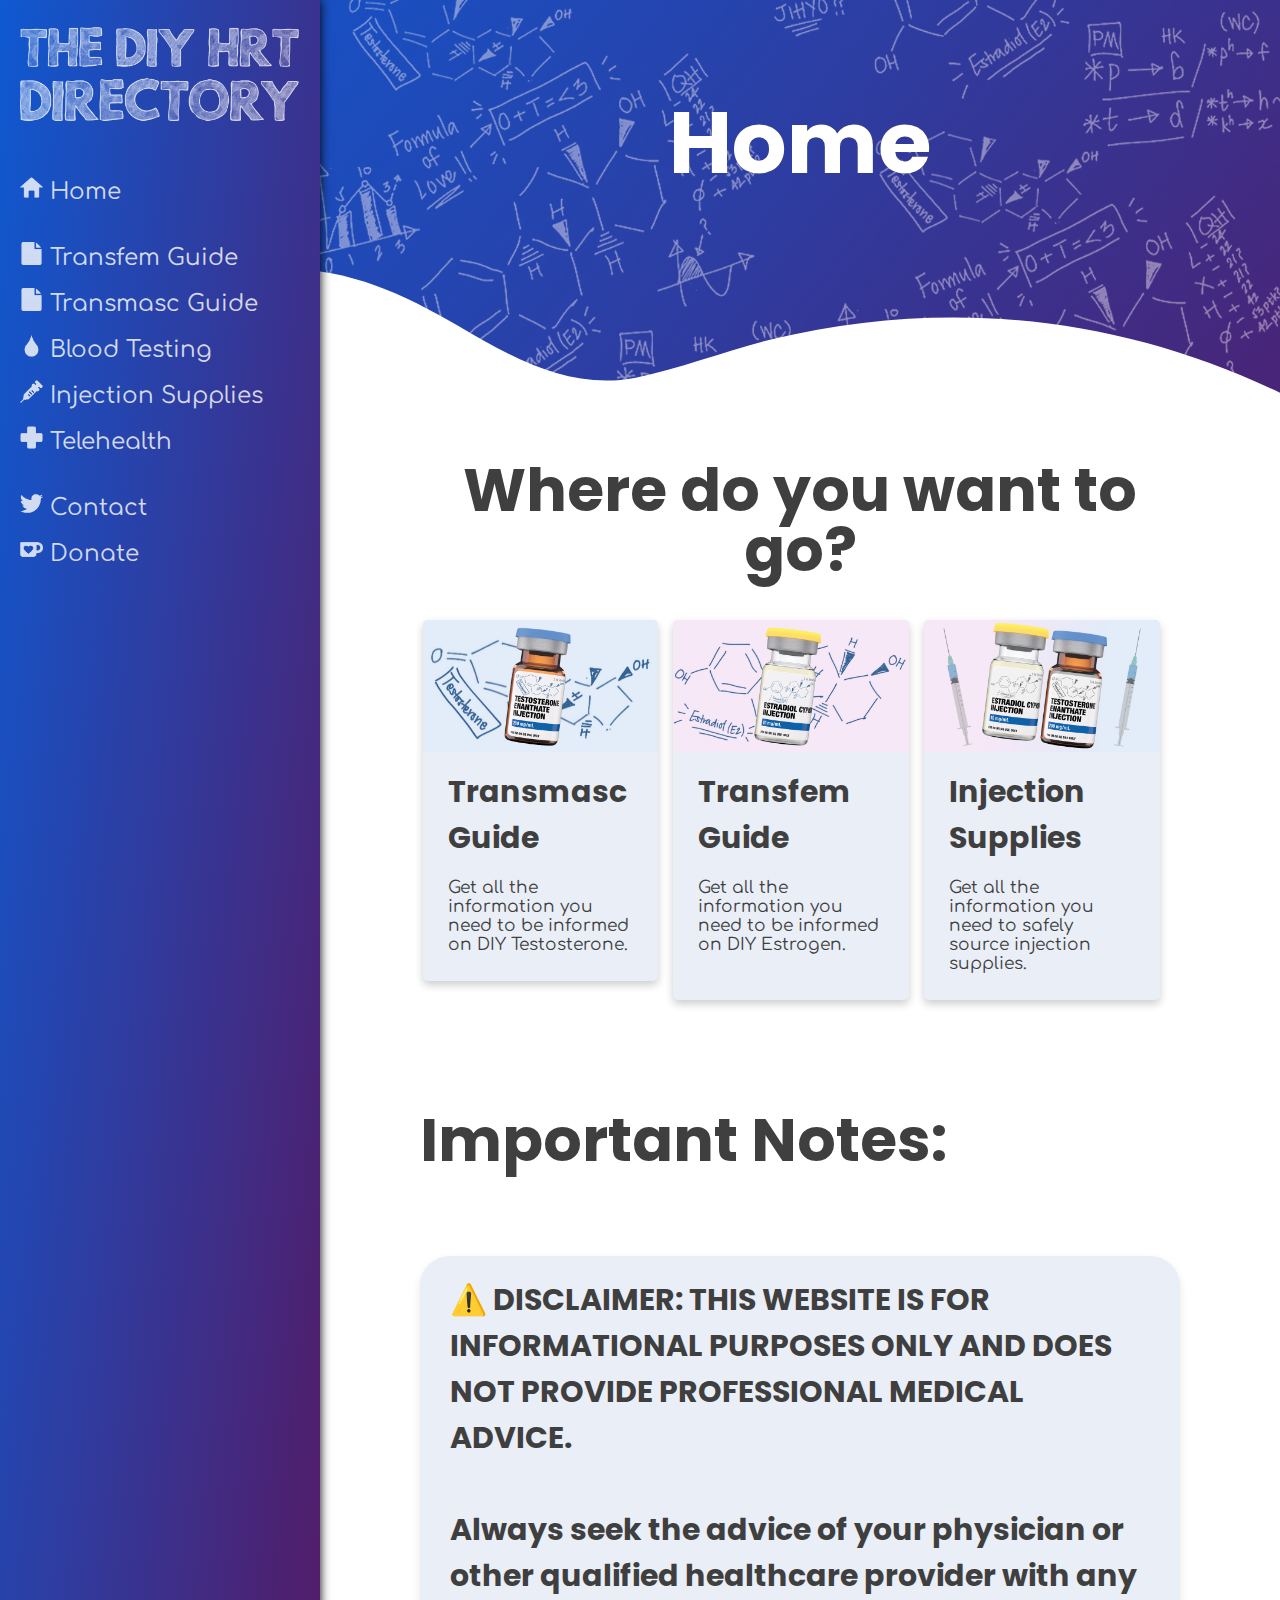
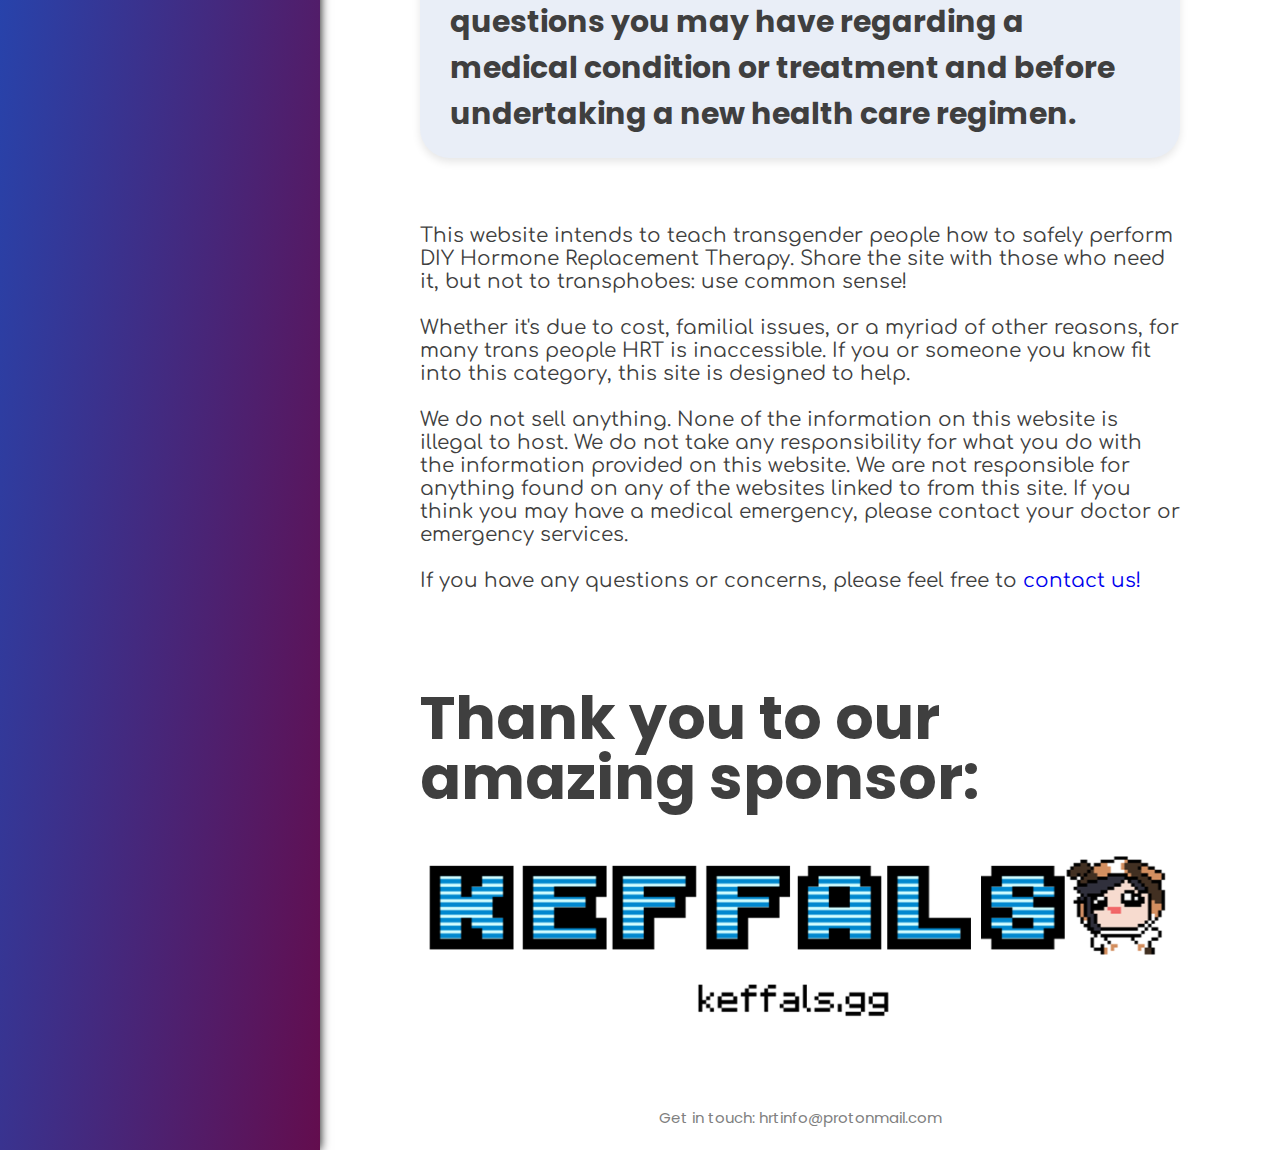
==== commit 825d03b9: "'HRT Apps' -> 'Telehealth'" ====
--- a/index.html
+++ b/index.html
@@ -48,7 +48,7 @@
     <a href="transmasc"><img src="images/doc.png" class="navSymbol"> Transmasc Guide</a>
     <a href="bloodtests"><img src="images/blood.png" class="navSymbol"> Blood Testing</a>
     <a href="injectionsupplies"><img src="images/needle2.png" class="navSymbol"> Injection Supplies</a>
-    <a href="apps"><img src="images/apps.png" class="navSymbol"> Mobile Health Apps</a>
+    <a href="apps"><img src="images/apps.png" class="navSymbol"> Telehealth</a>
   </div>
 
   <div class = "linkGroup">
